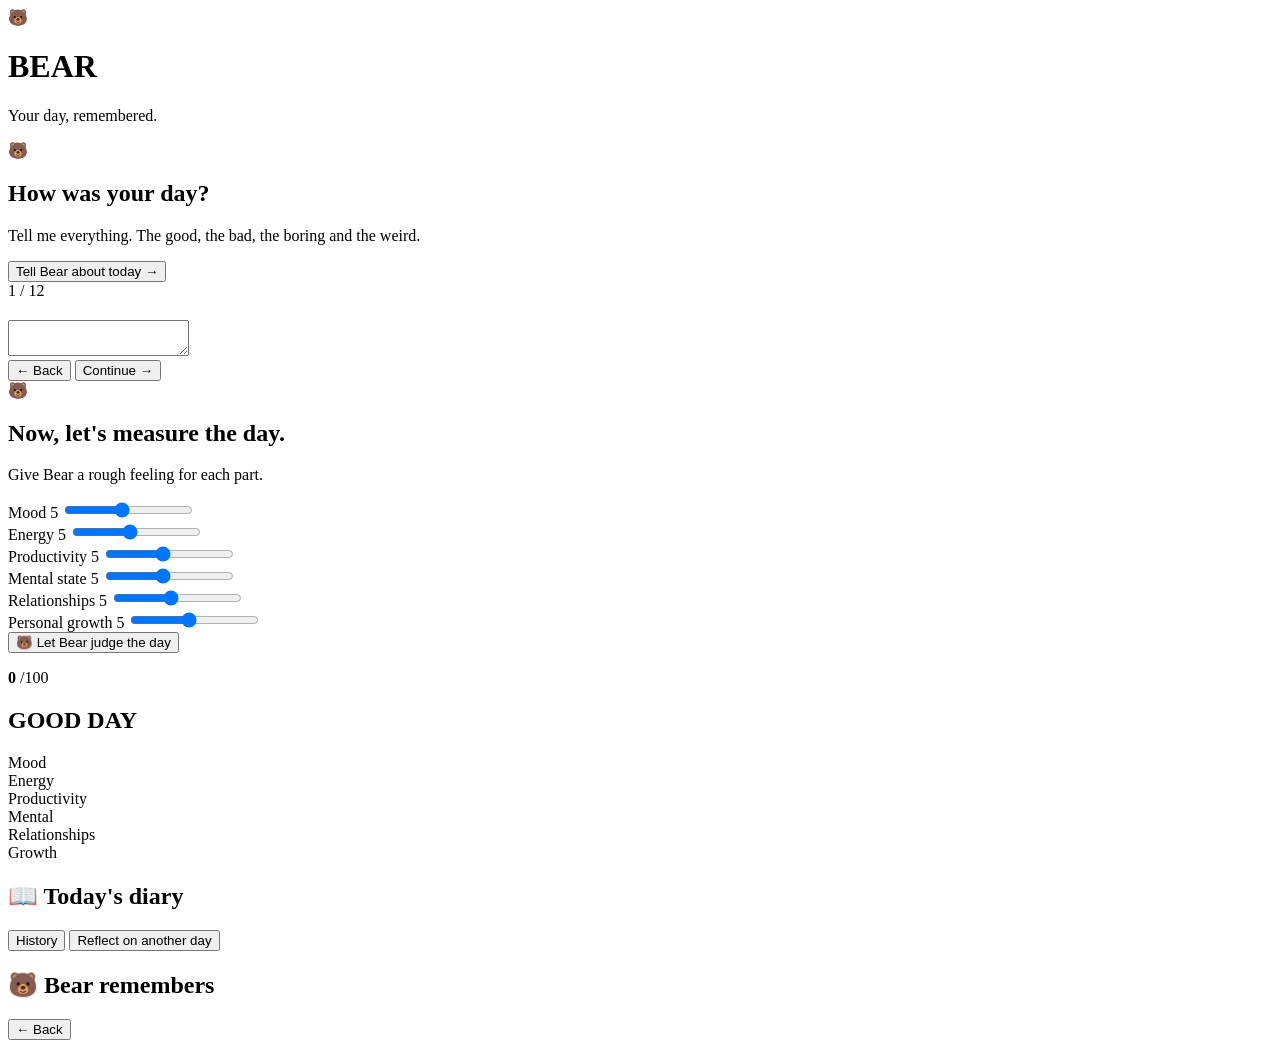
==== bear/index.html @ 1e2623d5 "Create index.html" ====
<!DOCTYPE html>
<html lang="en">
<head>
  <meta charset="UTF-8">
  <meta name="viewport" content="width=device-width, initial-scale=1.0">
  <title>BEAR — Daily Reflection</title>
  <link rel="stylesheet" href="style.css">
</head>

<body>

  <main class="app">

    <header>
      <div class="bear-icon">🐻</div>
      <div>
        <h1>BEAR</h1>
        <p>Your day, remembered.</p>
      </div>
    </header>

    <!-- INTRO -->
    <section id="intro" class="screen active">
      <div class="hero">
        <div class="big-bear">🐻</div>
        <h2>How was your day?</h2>
        <p>
          Tell me everything. The good, the bad,
          the boring and the weird.
        </p>
        <button onclick="startReflection()">Tell Bear about today →</button>
      </div>
    </section>

    <!-- QUESTIONS -->
    <section id="questions" class="screen">

      <div class="progress-area">
        <span id="questionNumber">1 / 12</span>
        <div class="progress">
          <div id="progressBar"></div>
        </div>
      </div>

      <div class="question-card">

        <p id="questionCategory"></p>
        <h2 id="questionText"></h2>
        <p id="questionHint"></p>

        <textarea
          id="answer"
          placeholder="Tell Bear..."
          autocomplete="off">
        </textarea>

        <div class="buttons">
          <button class="secondary" onclick="previousQuestion()">← Back</button>
          <button onclick="nextQuestion()">Continue →</button>
        </div>

      </div>

    </section>

    <!-- RATING -->
    <section id="rating" class="screen">

      <div class="rating-card">

        <div class="big-bear">🐻</div>

        <h2>Now, let's measure the day.</h2>
        <p>Give Bear a rough feeling for each part.</p>

        <div class="slider-group">
          <label>Mood <span id="moodValue">5</span></label>
          <input id="mood" type="range" min="1" max="10" value="5">
        </div>

        <div class="slider-group">
          <label>Energy <span id="energyValue">5</span></label>
          <input id="energy" type="range" min="1" max="10" value="5">
        </div>

        <div class="slider-group">
          <label>Productivity <span id="productivityValue">5</span></label>
          <input id="productivity" type="range" min="1" max="10" value="5">
        </div>

        <div class="slider-group">
          <label>Mental state <span id="mentalValue">5</span></label>
          <input id="mental" type="range" min="1" max="10" value="5">
        </div>

        <div class="slider-group">
          <label>Relationships <span id="relationshipValue">5</span></label>
          <input id="relationship" type="range" min="1" max="10" value="5">
        </div>

        <div class="slider-group">
          <label>Personal growth <span id="growthValue">5</span></label>
          <input id="growth" type="range" min="1" max="10" value="5">
        </div>

        <button onclick="generateReport()">🐻 Let Bear judge the day</button>

      </div>

    </section>

    <!-- REPORT -->
    <section id="report" class="screen">

      <div class="report-card">

        <p id="reportDate"></p>

        <div class="score-circle">
          <strong id="finalScore">0</strong>
          <span>/100</span>
        </div>

        <h1 id="dayVerdict">GOOD DAY</h1>

        <p id="bearObservation" class="observation"></p>

        <div class="scores">

          <div>
            <span>Mood</span>
            <strong id="rMood"></strong>
          </div>

          <div>
            <span>Energy</span>
            <strong id="rEnergy"></strong>
          </div>

          <div>
            <span>Productivity</span>
            <strong id="rProductivity"></strong>
          </div>

          <div>
            <span>Mental</span>
            <strong id="rMental"></strong>
          </div>

          <div>
            <span>Relationships</span>
            <strong id="rRelationship"></strong>
          </div>

          <div>
            <span>Growth</span>
            <strong id="rGrowth"></strong>
          </div>

        </div>

        <div class="diary">
          <h2>📖 Today's diary</h2>
          <p id="diaryText"></p>
        </div>

        <div class="buttons">
          <button class="secondary" onclick="showHistory()">History</button>
          <button onclick="newDay()">Reflect on another day</button>
        </div>

      </div>

    </section>

    <!-- HISTORY -->
    <section id="history" class="screen">

      <div class="history-card">

        <h2>🐻 Bear remembers</h2>

        <div id="historyList"></div>

        <button class="secondary" onclick="showScreen('intro')">
          ← Back
        </button>

      </div>

    </section>

  </main>

  <script src="bear.js"></script>

</body>
</html>
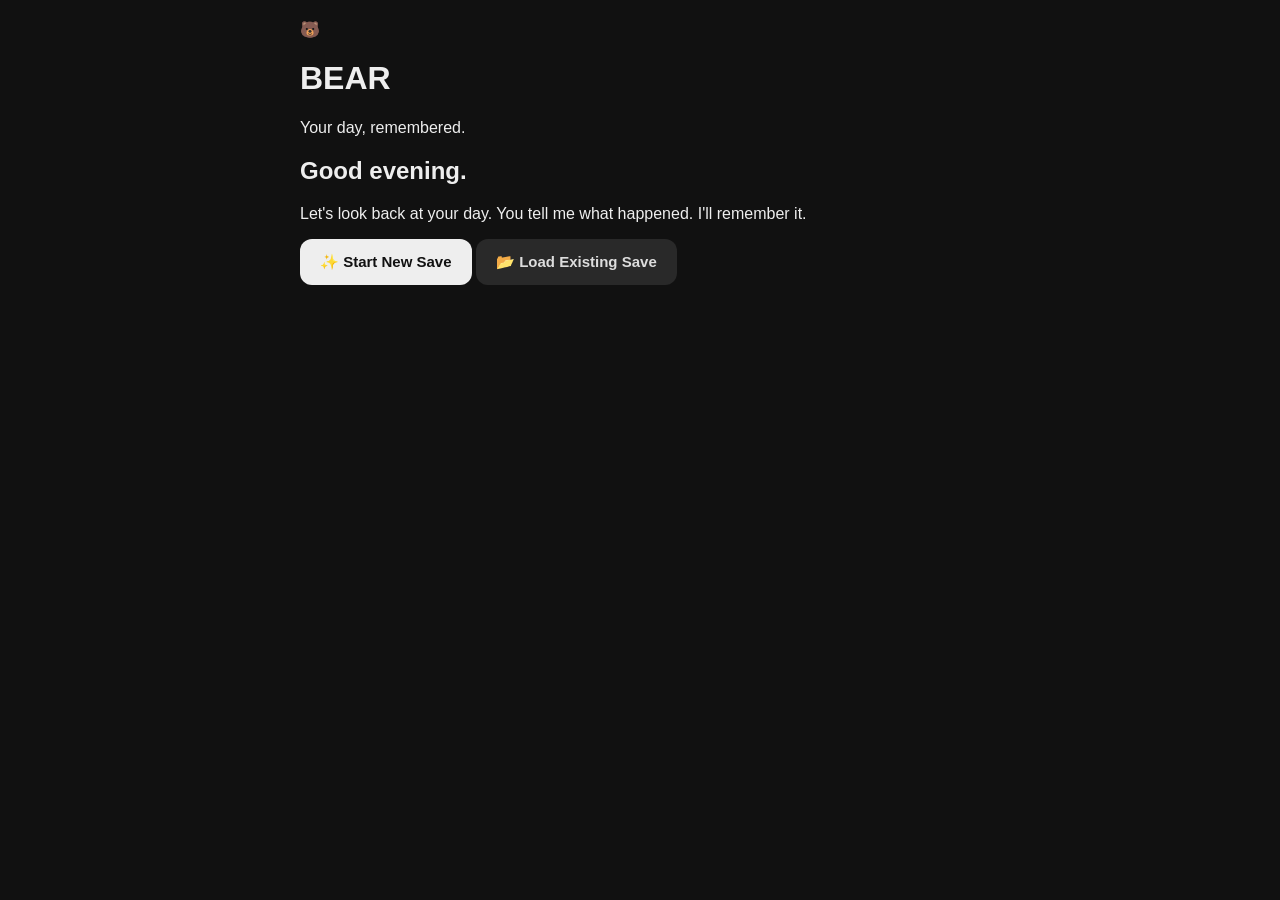
==== commit 3c9c21c1: "Update index.html" ====
--- a/bear/index.html
+++ b/bear/index.html
@@ -3,194 +3,46 @@
 <head>
   <meta charset="UTF-8">
   <meta name="viewport" content="width=device-width, initial-scale=1.0">
-  <title>BEAR — Daily Reflection</title>
+  <title>BEAR</title>
   <link rel="stylesheet" href="style.css">
 </head>
 
 <body>
 
-  <main class="app">
+  <div class="app">
 
-    <header>
-      <div class="bear-icon">🐻</div>
-      <div>
-        <h1>BEAR</h1>
-        <p>Your day, remembered.</p>
-      </div>
-    </header>
+    <div class="bear">🐻</div>
 
-    <!-- INTRO -->
-    <section id="intro" class="screen active">
-      <div class="hero">
-        <div class="big-bear">🐻</div>
-        <h2>How was your day?</h2>
-        <p>
-          Tell me everything. The good, the bad,
-          the boring and the weird.
-        </p>
-        <button onclick="startReflection()">Tell Bear about today →</button>
-      </div>
-    </section>
+    <h1>BEAR</h1>
 
-    <!-- QUESTIONS -->
-    <section id="questions" class="screen">
+    <p class="subtitle">Your day, remembered.</p>
 
-      <div class="progress-area">
-        <span id="questionNumber">1 / 12</span>
-        <div class="progress">
-          <div id="progressBar"></div>
-        </div>
-      </div>
+    <div id="home">
 
-      <div class="question-card">
+      <h2>Good evening.</h2>
 
-        <p id="questionCategory"></p>
-        <h2 id="questionText"></h2>
-        <p id="questionHint"></p>
+      <p>
+        Let's look back at your day.
+        You tell me what happened.
+        I'll remember it.
+      </p>
 
-        <textarea
-          id="answer"
-          placeholder="Tell Bear..."
-          autocomplete="off">
-        </textarea>
+      <button id="newSave">✨ Start New Save</button>
 
-        <div class="buttons">
-          <button class="secondary" onclick="previousQuestion()">← Back</button>
-          <button onclick="nextQuestion()">Continue →</button>
-        </div>
+      <button id="loadSave" class="secondary">
+        📂 Load Existing Save
+      </button>
 
-      </div>
+      <input
+        type="file"
+        id="fileInput"
+        accept=".json"
+        hidden
+      >
 
-    </section>
+    </div>
 
-    <!-- RATING -->
-    <section id="rating" class="screen">
-
-      <div class="rating-card">
-
-        <div class="big-bear">🐻</div>
-
-        <h2>Now, let's measure the day.</h2>
-        <p>Give Bear a rough feeling for each part.</p>
-
-        <div class="slider-group">
-          <label>Mood <span id="moodValue">5</span></label>
-          <input id="mood" type="range" min="1" max="10" value="5">
-        </div>
-
-        <div class="slider-group">
-          <label>Energy <span id="energyValue">5</span></label>
-          <input id="energy" type="range" min="1" max="10" value="5">
-        </div>
-
-        <div class="slider-group">
-          <label>Productivity <span id="productivityValue">5</span></label>
-          <input id="productivity" type="range" min="1" max="10" value="5">
-        </div>
-
-        <div class="slider-group">
-          <label>Mental state <span id="mentalValue">5</span></label>
-          <input id="mental" type="range" min="1" max="10" value="5">
-        </div>
-
-        <div class="slider-group">
-          <label>Relationships <span id="relationshipValue">5</span></label>
-          <input id="relationship" type="range" min="1" max="10" value="5">
-        </div>
-
-        <div class="slider-group">
-          <label>Personal growth <span id="growthValue">5</span></label>
-          <input id="growth" type="range" min="1" max="10" value="5">
-        </div>
-
-        <button onclick="generateReport()">🐻 Let Bear judge the day</button>
-
-      </div>
-
-    </section>
-
-    <!-- REPORT -->
-    <section id="report" class="screen">
-
-      <div class="report-card">
-
-        <p id="reportDate"></p>
-
-        <div class="score-circle">
-          <strong id="finalScore">0</strong>
-          <span>/100</span>
-        </div>
-
-        <h1 id="dayVerdict">GOOD DAY</h1>
-
-        <p id="bearObservation" class="observation"></p>
-
-        <div class="scores">
-
-          <div>
-            <span>Mood</span>
-            <strong id="rMood"></strong>
-          </div>
-
-          <div>
-            <span>Energy</span>
-            <strong id="rEnergy"></strong>
-          </div>
-
-          <div>
-            <span>Productivity</span>
-            <strong id="rProductivity"></strong>
-          </div>
-
-          <div>
-            <span>Mental</span>
-            <strong id="rMental"></strong>
-          </div>
-
-          <div>
-            <span>Relationships</span>
-            <strong id="rRelationship"></strong>
-          </div>
-
-          <div>
-            <span>Growth</span>
-            <strong id="rGrowth"></strong>
-          </div>
-
-        </div>
-
-        <div class="diary">
-          <h2>📖 Today's diary</h2>
-          <p id="diaryText"></p>
-        </div>
-
-        <div class="buttons">
-          <button class="secondary" onclick="showHistory()">History</button>
-          <button onclick="newDay()">Reflect on another day</button>
-        </div>
-
-      </div>
-
-    </section>
-
-    <!-- HISTORY -->
-    <section id="history" class="screen">
-
-      <div class="history-card">
-
-        <h2>🐻 Bear remembers</h2>
-
-        <div id="historyList"></div>
-
-        <button class="secondary" onclick="showScreen('intro')">
-          ← Back
-        </button>
-
-      </div>
-
-    </section>
-
-  </main>
+  </div>
 
   <script src="bear.js"></script>
 
--- a/bear/style.css
+++ b/bear/style.css
@@ -0,0 +1,310 @@
+* {
+  box-sizing: border-box;
+}
+
+body {
+  margin: 0;
+  font-family: Arial, sans-serif;
+  background: #111;
+  color: #eee;
+}
+
+.app {
+  width: 100%;
+  max-width: 720px;
+  margin: auto;
+  min-height: 100vh;
+  padding: 20px;
+}
+
+header {
+  display: flex;
+  align-items: center;
+  gap: 12px;
+  margin-bottom: 30px;
+}
+
+header h1 {
+  margin: 0;
+  font-size: 24px;
+  letter-spacing: 3px;
+}
+
+header p {
+  margin: 3px 0 0;
+  color: #999;
+}
+
+.bear-icon {
+  font-size: 35px;
+}
+
+.screen {
+  display: none;
+}
+
+.screen.active {
+  display: block;
+}
+
+.hero {
+  text-align: center;
+  padding: 50px 15px;
+}
+
+.big-bear {
+  font-size: 75px;
+  margin-bottom: 15px;
+}
+
+.hero h2 {
+  font-size: 30px;
+  margin: 10px 0;
+}
+
+.hero p {
+  color: #aaa;
+  line-height: 1.6;
+  max-width: 450px;
+  margin: auto auto 30px;
+}
+
+button {
+  border: 0;
+  border-radius: 12px;
+  padding: 14px 20px;
+  background: #eee;
+  color: #111;
+  font-size: 15px;
+  font-weight: bold;
+  cursor: pointer;
+}
+
+button:active {
+  transform: scale(.98);
+}
+
+.secondary {
+  background: #292929;
+  color: #ddd;
+}
+
+.progress-area {
+  margin-bottom: 25px;
+}
+
+#questionNumber {
+  display: block;
+  color: #999;
+  margin-bottom: 8px;
+  font-size: 13px;
+}
+
+.progress {
+  height: 5px;
+  background: #292929;
+  border-radius: 10px;
+  overflow: hidden;
+}
+
+#progressBar {
+  height: 100%;
+  width: 8%;
+  background: #eee;
+  transition: width .3s;
+}
+
+.question-card,
+.rating-card,
+.report-card,
+.history-card {
+  background: #191919;
+  border: 1px solid #292929;
+  border-radius: 18px;
+  padding: 25px;
+}
+
+#questionCategory {
+  color: #888;
+  text-transform: uppercase;
+  letter-spacing: 2px;
+  font-size: 12px;
+}
+
+.question-card h2 {
+  font-size: 25px;
+  line-height: 1.3;
+}
+
+#questionHint {
+  color: #999;
+  line-height: 1.5;
+}
+
+textarea {
+  width: 100%;
+  min-height: 180px;
+  resize: vertical;
+  background: #101010;
+  color: white;
+  border: 1px solid #333;
+  border-radius: 12px;
+  padding: 15px;
+  font-size: 16px;
+  line-height: 1.5;
+  outline: none;
+  margin: 15px 0;
+}
+
+textarea:focus {
+  border-color: #777;
+}
+
+.buttons {
+  display: flex;
+  justify-content: space-between;
+  gap: 10px;
+}
+
+.rating-card h2 {
+  text-align: center;
+}
+
+.rating-card > p {
+  text-align: center;
+  color: #999;
+}
+
+.slider-group {
+  margin: 25px 0;
+}
+
+.slider-group label {
+  display: flex;
+  justify-content: space-between;
+  margin-bottom: 10px;
+}
+
+.slider-group label span {
+  color: #aaa;
+}
+
+input[type="range"] {
+  width: 100%;
+}
+
+.rating-card button {
+  width: 100%;
+  margin-top: 15px;
+}
+
+#reportDate {
+  text-align: center;
+  color: #888;
+}
+
+.score-circle {
+  text-align: center;
+  margin: 25px 0 10px;
+}
+
+.score-circle strong {
+  font-size: 65px;
+}
+
+.score-circle span {
+  color: #777;
+}
+
+#dayVerdict {
+  text-align: center;
+  letter-spacing: 3px;
+}
+
+.observation {
+  text-align: center;
+  color: #aaa;
+  line-height: 1.6;
+  padding: 15px;
+}
+
+.scores {
+  display: grid;
+  grid-template-columns: 1fr 1fr;
+  gap: 10px;
+  margin: 25px 0;
+}
+
+.scores div {
+  background: #111;
+  border-radius: 12px;
+  padding: 15px;
+  display: flex;
+  justify-content: space-between;
+}
+
+.scores span {
+  color: #888;
+}
+
+.diary {
+  border-top: 1px solid #292929;
+  margin-top: 20px;
+  padding-top: 20px;
+}
+
+.diary h2 {
+  font-size: 20px;
+}
+
+.diary p {
+  color: #ccc;
+  line-height: 1.8;
+  white-space: pre-line;
+}
+
+.history-item {
+  background: #111;
+  padding: 15px;
+  border-radius: 12px;
+  margin: 10px 0;
+}
+
+.history-item strong {
+  font-size: 22px;
+}
+
+.history-item span {
+  color: #888;
+  margin-left: 10px;
+}
+
+.history-item p {
+  color: #aaa;
+  margin-bottom: 0;
+  line-height: 1.5;
+}
+
+@media (max-width: 500px) {
+
+  .app {
+    padding: 15px;
+  }
+
+  .question-card,
+  .rating-card,
+  .report-card,
+  .history-card {
+    padding: 20px;
+  }
+
+  .question-card h2 {
+    font-size: 22px;
+  }
+
+  .scores div {
+    flex-direction: column;
+    gap: 5px;
+  }
+
+}
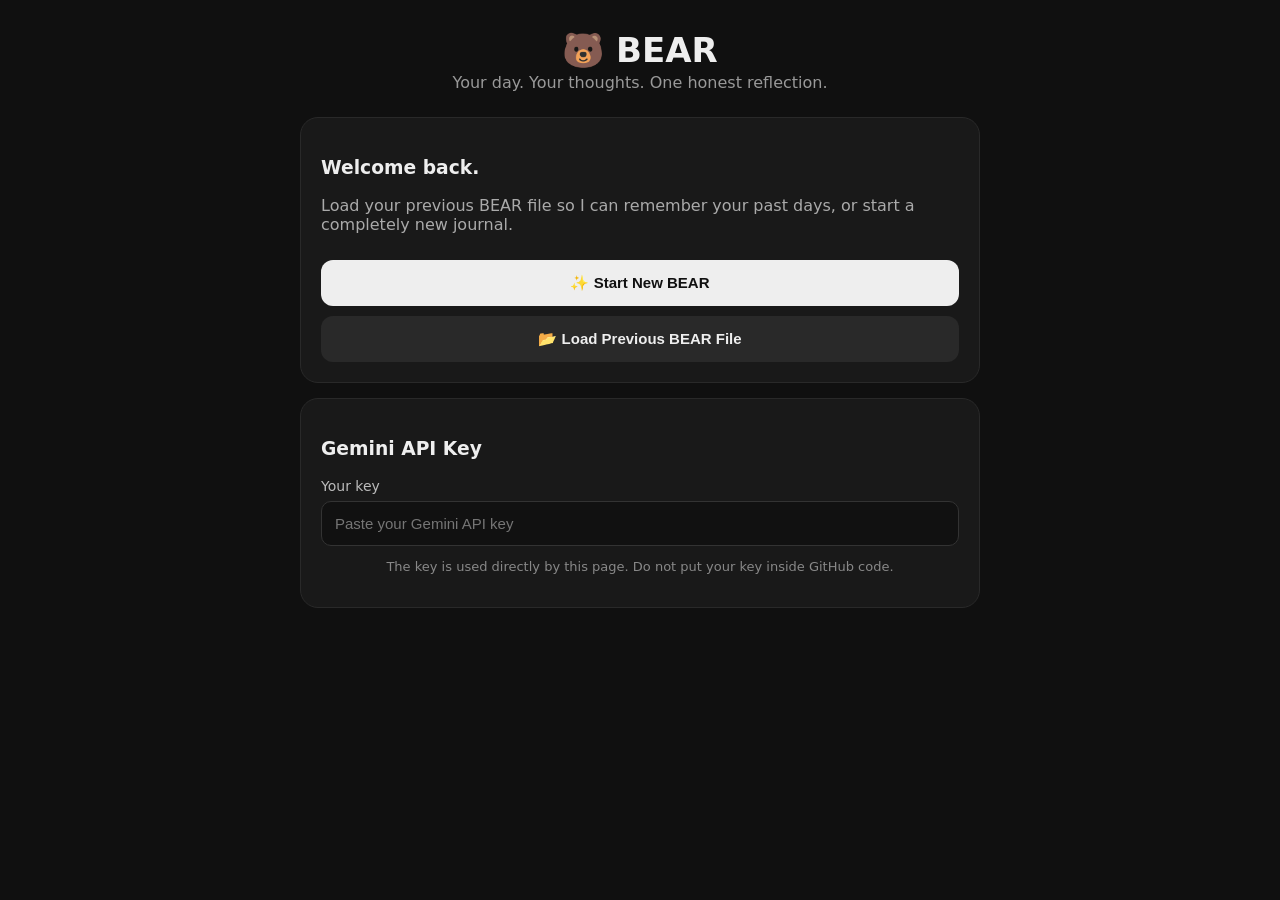
==== commit 3520e2cc: "Update index.html" ====
--- a/bear/index.html
+++ b/bear/index.html
@@ -1,50 +1,941 @@
 <!DOCTYPE html>
 <html lang="en">
 <head>
-  <meta charset="UTF-8">
-  <meta name="viewport" content="width=device-width, initial-scale=1.0">
-  <title>BEAR</title>
-  <link rel="stylesheet" href="style.css">
+<meta charset="UTF-8">
+<meta name="viewport" content="width=device-width,initial-scale=1.0">
+<title>BEAR — Daily Reflection</title>
+
+<style>
+* {
+  box-sizing: border-box;
+}
+
+body {
+  margin: 0;
+  background: #101010;
+  color: #eee;
+  font-family: system-ui, -apple-system, sans-serif;
+}
+
+#app {
+  max-width: 720px;
+  margin: auto;
+  min-height: 100vh;
+  padding: 20px;
+}
+
+h1 {
+  text-align: center;
+  margin: 10px 0 3px;
+  font-size: 34px;
+}
+
+.subtitle {
+  text-align: center;
+  color: #999;
+  margin-bottom: 25px;
+}
+
+.card {
+  background: #191919;
+  border: 1px solid #292929;
+  border-radius: 18px;
+  padding: 20px;
+  margin-bottom: 15px;
+}
+
+button {
+  width: 100%;
+  padding: 14px;
+  border: 0;
+  border-radius: 12px;
+  background: #eee;
+  color: #111;
+  font-size: 15px;
+  font-weight: 600;
+  margin-top: 10px;
+  cursor: pointer;
+}
+
+button.secondary {
+  background: #292929;
+  color: #eee;
+}
+
+input, textarea {
+  width: 100%;
+  background: #111;
+  color: #eee;
+  border: 1px solid #333;
+  border-radius: 10px;
+  padding: 13px;
+  font-size: 15px;
+  outline: none;
+}
+
+textarea {
+  min-height: 100px;
+  resize: vertical;
+}
+
+label {
+  display: block;
+  margin: 15px 0 7px;
+  color: #bbb;
+  font-size: 14px;
+}
+
+.hidden {
+  display: none !important;
+}
+
+#chat {
+  height: 58vh;
+  overflow-y: auto;
+  padding: 5px;
+}
+
+.message {
+  margin: 10px 0;
+  padding: 13px 15px;
+  border-radius: 15px;
+  max-width: 88%;
+  white-space: pre-wrap;
+  line-height: 1.5;
+}
+
+.bear {
+  background: #252525;
+  margin-right: auto;
+}
+
+.user {
+  background: #eee;
+  color: #111;
+  margin-left: auto;
+}
+
+.chatInput {
+  display: flex;
+  gap: 8px;
+  margin-top: 10px;
+}
+
+.chatInput textarea {
+  min-height: 50px;
+  max-height: 130px;
+}
+
+.chatInput button {
+  width: 80px;
+  margin: 0;
+}
+
+.result h2 {
+  margin-top: 0;
+}
+
+.score {
+  font-size: 55px;
+  font-weight: 700;
+  text-align: center;
+  margin: 10px;
+}
+
+.verdict {
+  text-align: center;
+  font-size: 22px;
+  margin-bottom: 20px;
+}
+
+.dimension {
+  margin: 12px 0;
+}
+
+.bar {
+  height: 8px;
+  background: #333;
+  border-radius: 10px;
+  overflow: hidden;
+  margin-top: 5px;
+}
+
+.bar div {
+  height: 100%;
+  background: #eee;
+}
+
+.small {
+  color: #888;
+  font-size: 13px;
+  text-align: center;
+}
+
+#status {
+  text-align: center;
+  color: #aaa;
+  margin: 10px;
+}
+</style>
 </head>
 
 <body>
 
-  <div class="app">
-
-    <div class="bear">🐻</div>
-
-    <h1>BEAR</h1>
-
-    <p class="subtitle">Your day, remembered.</p>
-
-    <div id="home">
-
-      <h2>Good evening.</h2>
-
-      <p>
-        Let's look back at your day.
-        You tell me what happened.
-        I'll remember it.
+<div id="app">
+
+  <h1>🐻 BEAR</h1>
+  <div class="subtitle">Your day. Your thoughts. One honest reflection.</div>
+
+  <!-- START SCREEN -->
+  <div id="startScreen">
+
+    <div class="card">
+      <h3>Welcome back.</h3>
+      <p style="color:#aaa">
+        Load your previous BEAR file so I can remember your past days,
+        or start a completely new journal.
       </p>
 
-      <button id="newSave">✨ Start New Save</button>
-
-      <button id="loadSave" class="secondary">
-        📂 Load Existing Save
+      <button onclick="newSave()">✨ Start New BEAR</button>
+
+      <button class="secondary" onclick="document.getElementById('fileInput').click()">
+        📂 Load Previous BEAR File
       </button>
 
       <input
+        id="fileInput"
         type="file"
-        id="fileInput"
-        accept=".json"
-        hidden
+        accept=".json,application/json"
+        class="hidden"
+        onchange="loadFile(event)"
       >
-
     </div>
 
+    <div class="card">
+      <h3>Gemini API Key</h3>
+
+      <label>Your key</label>
+
+      <input
+        id="apiKey"
+        type="password"
+        placeholder="Paste your Gemini API key"
+      >
+
+      <p class="small">
+        The key is used directly by this page. Do not put your key inside GitHub code.
+      </p>
+    </div>
+
   </div>
 
-  <script src="bear.js"></script>
+
+  <!-- CHAT SCREEN -->
+  <div id="chatScreen" class="hidden">
+
+    <div class="card">
+
+      <div id="chat"></div>
+
+      <div id="status"></div>
+
+      <div class="chatInput">
+
+        <textarea
+          id="messageInput"
+          placeholder="Tell BEAR about your day..."
+        ></textarea>
+
+        <button onclick="sendMessage()">Send</button>
+
+      </div>
+
+      <button
+        class="secondary"
+        onclick="finishDay()"
+      >
+        🐻 Finish My Day
+      </button>
+
+    </div>
+
+  </div>
+
+
+  <!-- RESULT SCREEN -->
+  <div id="resultScreen" class="hidden">
+
+    <div class="card result">
+
+      <h2>Today's BEAR Report</h2>
+
+      <div id="resultContent"></div>
+
+      <button onclick="downloadSave()">
+        💾 Save Updated BEAR File
+      </button>
+
+      <button
+        class="secondary"
+        onclick="location.reload()"
+      >
+        ← Back to BEAR
+      </button>
+
+    </div>
+
+  </div>
+
+</div>
+
+
+<script>
+
+/* =========================================================
+   BEAR
+   One-file daily reflection app
+   ========================================================= */
+
+let bearSave = null;
+let conversation = [];
+let todayReport = null;
+
+
+/* ---------------------------------------------------------
+   CREATE NEW SAVE
+   --------------------------------------------------------- */
+
+function newSave() {
+
+  bearSave = {
+    bearVersion: "1.0",
+    created: new Date().toISOString(),
+    days: []
+  };
+
+  startChat();
+}
+
+
+/* ---------------------------------------------------------
+   LOAD OLD SAVE
+   --------------------------------------------------------- */
+
+function loadFile(event) {
+
+  const file = event.target.files[0];
+
+  if (!file) return;
+
+  const reader = new FileReader();
+
+  reader.onload = function(e) {
+
+    try {
+
+      const data = JSON.parse(e.target.result);
+
+      if (!data.days || !Array.isArray(data.days)) {
+        alert("This doesn't look like a BEAR save file.");
+        return;
+      }
+
+      bearSave = data;
+
+      startChat();
+
+    } catch(error) {
+
+      alert("Couldn't read that JSON file.");
+
+    }
+
+  };
+
+  reader.readAsText(file);
+}
+
+
+/* ---------------------------------------------------------
+   START CHAT
+   --------------------------------------------------------- */
+
+function startChat() {
+
+  const key = document.getElementById("apiKey").value.trim();
+
+  if (!key) {
+
+    alert("Enter your Gemini API key first.");
+
+    return;
+  }
+
+  document.getElementById("startScreen").classList.add("hidden");
+
+  document.getElementById("chatScreen").classList.remove("hidden");
+
+  conversation = [];
+
+  addMessage(
+    "bear",
+    "Hey. I'm BEAR. 🐻\n\nTell me about your day. Start wherever you want — work, people, thoughts, something that happened, something that didn't happen.\n\nI'm listening."
+  );
+
+}
+
+
+/* ---------------------------------------------------------
+   CHAT DISPLAY
+   --------------------------------------------------------- */
+
+function addMessage(type, text) {
+
+  const chat = document.getElementById("chat");
+
+  const div = document.createElement("div");
+
+  div.className = "message " + type;
+
+  div.textContent = text;
+
+  chat.appendChild(div);
+
+  chat.scrollTop = chat.scrollHeight;
+}
+
+
+/* ---------------------------------------------------------
+   SEND USER MESSAGE
+   --------------------------------------------------------- */
+
+async function sendMessage() {
+
+  const input = document.getElementById("messageInput");
+
+  const text = input.value.trim();
+
+  if (!text) return;
+
+  input.value = "";
+
+  addMessage("user", text);
+
+  conversation.push({
+    role: "user",
+    text: text
+  });
+
+  await bearRespond(text);
+}
+
+
+/* ---------------------------------------------------------
+   BEAR RESPONSE
+   --------------------------------------------------------- */
+
+async function bearRespond(userText) {
+
+  const key = document.getElementById("apiKey").value.trim();
+
+  document.getElementById("status").textContent =
+    "BEAR is thinking...";
+
+
+  const previousDays = bearSave.days
+    .slice(-7)
+    .map(d => ({
+      date: d.date,
+      score: d.score,
+      verdict: d.verdict,
+      mood: d.mood,
+      energy: d.energy,
+      productivity: d.productivity,
+      mental_state: d.mental_state,
+      relationships: d.relationships,
+      growth: d.growth,
+      observation: d.bear_observation
+    }));
+
+
+  const prompt = `
+You are BEAR, a personal daily reflection companion.
+
+The user is telling you about their day.
+
+Previous days:
+${JSON.stringify(previousDays, null, 2)}
+
+Conversation so far:
+${JSON.stringify(conversation, null, 2)}
+
+Respond naturally and briefly.
+
+Your job is NOT to immediately analyze the day.
+
+Instead:
+- listen
+- ask useful follow-up questions
+- notice missing important areas
+- ask about emotions when relevant
+- ask about work/productivity when relevant
+- ask about relationships when relevant
+- ask about physical energy when relevant
+- ask about meaningful moments
+- avoid repetitive questions
+- don't interrogate the user
+- don't invent anything
+
+You are having a conversation with the user.
+
+Reply only with what BEAR should say next.
+`;
+
+  try {
+
+    const reply = await callGemini(key, prompt);
+
+    document.getElementById("status").textContent = "";
+
+    addMessage("bear", reply);
+
+    conversation.push({
+      role: "bear",
+      text: reply
+    });
+
+  } catch(error) {
+
+    document.getElementById("status").textContent = "";
+
+    alert("Gemini error:\n\n" + error.message);
+
+  }
+}
+
+
+/* ---------------------------------------------------------
+   FINISH DAY
+   --------------------------------------------------------- */
+
+async function finishDay() {
+
+  if (conversation.length < 2) {
+
+    alert("Tell BEAR a little more about your day first.");
+
+    return;
+  }
+
+  const key = document.getElementById("apiKey").value.trim();
+
+  document.getElementById("status").textContent =
+    "BEAR is analyzing your entire day...";
+
+
+  const previousDays = bearSave.days.slice(-30);
+
+
+  const prompt = `
+You are BEAR, a personal daily reflection and life-analysis assistant.
+
+Analyze the user's COMPLETE DAY based ONLY on the conversation.
+
+Do not invent events, feelings or circumstances.
+
+Previous historical data:
+${JSON.stringify(previousDays, null, 2)}
+
+Today's conversation:
+${JSON.stringify(conversation, null, 2)}
+
+Give an honest, balanced analysis.
+
+A productive day is not automatically a good day.
+A difficult day is not automatically a failure.
+
+Look at:
+- mood
+- physical energy
+- productivity
+- mental state
+- relationships
+- personal growth
+- enjoyment
+- difficulties
+- meaningful moments
+
+Compare with previous days only when there is enough evidence.
+Do not manufacture patterns.
+
+Write the diary naturally, like a real human diary.
+Do not make it sound like an AI report.
+
+Return ONLY valid JSON.
+
+Use exactly this structure:
+
+{
+  "score": number from 0 to 100,
+  "verdict": "Good" or "Average" or "Bad",
+  "mood": number from 0 to 100,
+  "energy": number from 0 to 100,
+  "productivity": number from 0 to 100,
+  "mental_state": number from 0 to 100,
+  "relationships": number from 0 to 100,
+  "growth": number from 0 to 100,
+  "summary": "short honest summary",
+  "bear_observation": "BEAR's personal observation",
+  "patterns": "important patterns noticed, if any",
+  "diary": "natural diary entry written in first person"
+}
+`;
+
+
+  try {
+
+    const raw = await callGemini(key, prompt);
+
+    const report = extractJSON(raw);
+
+    todayReport = report;
+
+    const today = new Date()
+      .toISOString()
+      .slice(0, 10);
+
+
+    bearSave.days.push({
+
+      date: today,
+
+      conversation: conversation,
+
+      ...report
+
+    });
+
+
+    document.getElementById("chatScreen")
+      .classList.add("hidden");
+
+    document.getElementById("resultScreen")
+      .classList.remove("hidden");
+
+    displayReport(report);
+
+    document.getElementById("status").textContent = "";
+
+  } catch(error) {
+
+    document.getElementById("status").textContent = "";
+
+    alert("Couldn't finish the analysis:\n\n" + error.message);
+
+  }
+}
+
+
+/* ---------------------------------------------------------
+   GEMINI API
+   --------------------------------------------------------- */
+
+async function callGemini(apiKey, prompt) {
+
+  const url =
+    "https://generativelanguage.googleapis.com/v1beta/models/gemini-2.5-flash:generateContent?key="
+    + encodeURIComponent(apiKey);
+
+
+  const response = await fetch(url, {
+
+    method: "POST",
+
+    headers: {
+      "Content-Type": "application/json"
+    },
+
+    body: JSON.stringify({
+
+      contents: [
+        {
+          parts: [
+            {
+              text: prompt
+            }
+          ]
+        }
+      ],
+
+      generationConfig: {
+
+        temperature: 0.7,
+
+        responseMimeType: "application/json"
+
+      }
+
+    })
+
+  });
+
+
+  const data = await response.json();
+
+
+  if (!response.ok) {
+
+    throw new Error(
+      data?.error?.message ||
+      "Gemini request failed."
+    );
+
+  }
+
+
+  const text =
+    data?.candidates?.[0]?.content?.parts?.[0]?.text;
+
+
+  if (!text) {
+
+    throw new Error("Gemini returned no response.");
+
+  }
+
+
+  return text;
+}
+
+
+/* ---------------------------------------------------------
+   EXTRACT JSON
+   --------------------------------------------------------- */
+
+function extractJSON(text) {
+
+  text = text.trim();
+
+  try {
+
+    return JSON.parse(text);
+
+  } catch(e) {}
+
+  const start = text.indexOf("{");
+
+  const end = text.lastIndexOf("}");
+
+  if (start === -1 || end === -1) {
+
+    throw new Error("Gemini did not return valid JSON.");
+
+  }
+
+  try {
+
+    return JSON.parse(
+      text.substring(start, end + 1)
+    );
+
+  } catch(e) {
+
+    throw new Error("Couldn't parse BEAR's analysis.");
+
+  }
+}
+
+
+/* ---------------------------------------------------------
+   DISPLAY REPORT
+   --------------------------------------------------------- */
+
+function displayReport(r) {
+
+  const box = document.getElementById("resultContent");
+
+
+  const dimensions = [
+
+    ["Mood", r.mood],
+
+    ["Energy", r.energy],
+
+    ["Productivity", r.productivity],
+
+    ["Mental state", r.mental_state],
+
+    ["Relationships", r.relationships],
+
+    ["Personal growth", r.growth]
+
+  ];
+
+
+  let html = `
+
+    <div class="score">
+      ${r.score}
+    </div>
+
+    <div class="verdict">
+      ${escapeHTML(r.verdict)}
+    </div>
+
+    <p>
+      ${escapeHTML(r.summary)}
+    </p>
+
+    <hr style="border-color:#292929">
+
+  `;
+
+
+  dimensions.forEach(function(d) {
+
+    html += `
+
+      <div class="dimension">
+
+        <div>
+          ${escapeHTML(d[0])}
+          <span style="float:right">
+            ${d[1]}/100
+          </span>
+        </div>
+
+        <div class="bar">
+          <div style="width:${Math.max(0,Math.min(100,d[1]))}%"></div>
+        </div>
+
+      </div>
+
+    `;
+
+  });
+
+
+  html += `
+
+    <hr style="border-color:#292929">
+
+    <h3>🐻 BEAR noticed</h3>
+
+    <p>${escapeHTML(r.bear_observation)}</p>
+
+    <h3>Patterns</h3>
+
+    <p>${escapeHTML(r.patterns)}</p>
+
+    <h3>Your diary</h3>
+
+    <p style="line-height:1.7">
+      ${escapeHTML(r.diary)}
+    </p>
+
+  `;
+
+
+  box.innerHTML = html;
+}
+
+
+/* ---------------------------------------------------------
+   DOWNLOAD UPDATED SAVE
+   --------------------------------------------------------- */
+
+function downloadSave() {
+
+  if (!bearSave) return;
+
+
+  const data = JSON.stringify(
+    bearSave,
+    null,
+    2
+  );
+
+
+  const blob = new Blob(
+    [data],
+    {
+      type: "application/json"
+    }
+  );
+
+
+  const url = URL.createObjectURL(blob);
+
+  const link = document.createElement("a");
+
+  link.href = url;
+
+  link.download =
+    "BEAR_SAVE_" +
+    new Date().toISOString().slice(0,10) +
+    ".json";
+
+
+  document.body.appendChild(link);
+
+  link.click();
+
+  document.body.removeChild(link);
+
+  setTimeout(
+    () => URL.revokeObjectURL(url),
+    1000
+  );
+
+}
+
+
+/* ---------------------------------------------------------
+   BASIC HTML ESCAPE
+   --------------------------------------------------------- */
+
+function escapeHTML(value) {
+
+  if (value === null || value === undefined) {
+    return "";
+  }
+
+  return String(value)
+
+    .replace(/&/g, "&amp;")
+
+    .replace(/</g, "&lt;")
+
+    .replace(/>/g, "&gt;")
+
+    .replace(/"/g, "&quot;")
+
+    .replace(/'/g, "&#039;")
+
+    .replace(/\n/g, "<br>");
+
+}
+
+
+/* ---------------------------------------------------------
+   ENTER KEY
+   --------------------------------------------------------- */
+
+document
+  .getElementById("messageInput")
+  .addEventListener("keydown", function(e) {
+
+    if (e.key === "Enter" && !e.shiftKey) {
+
+      e.preventDefault();
+
+      sendMessage();
+
+    }
+
+  });
+
+</script>
 
 </body>
 </html>
